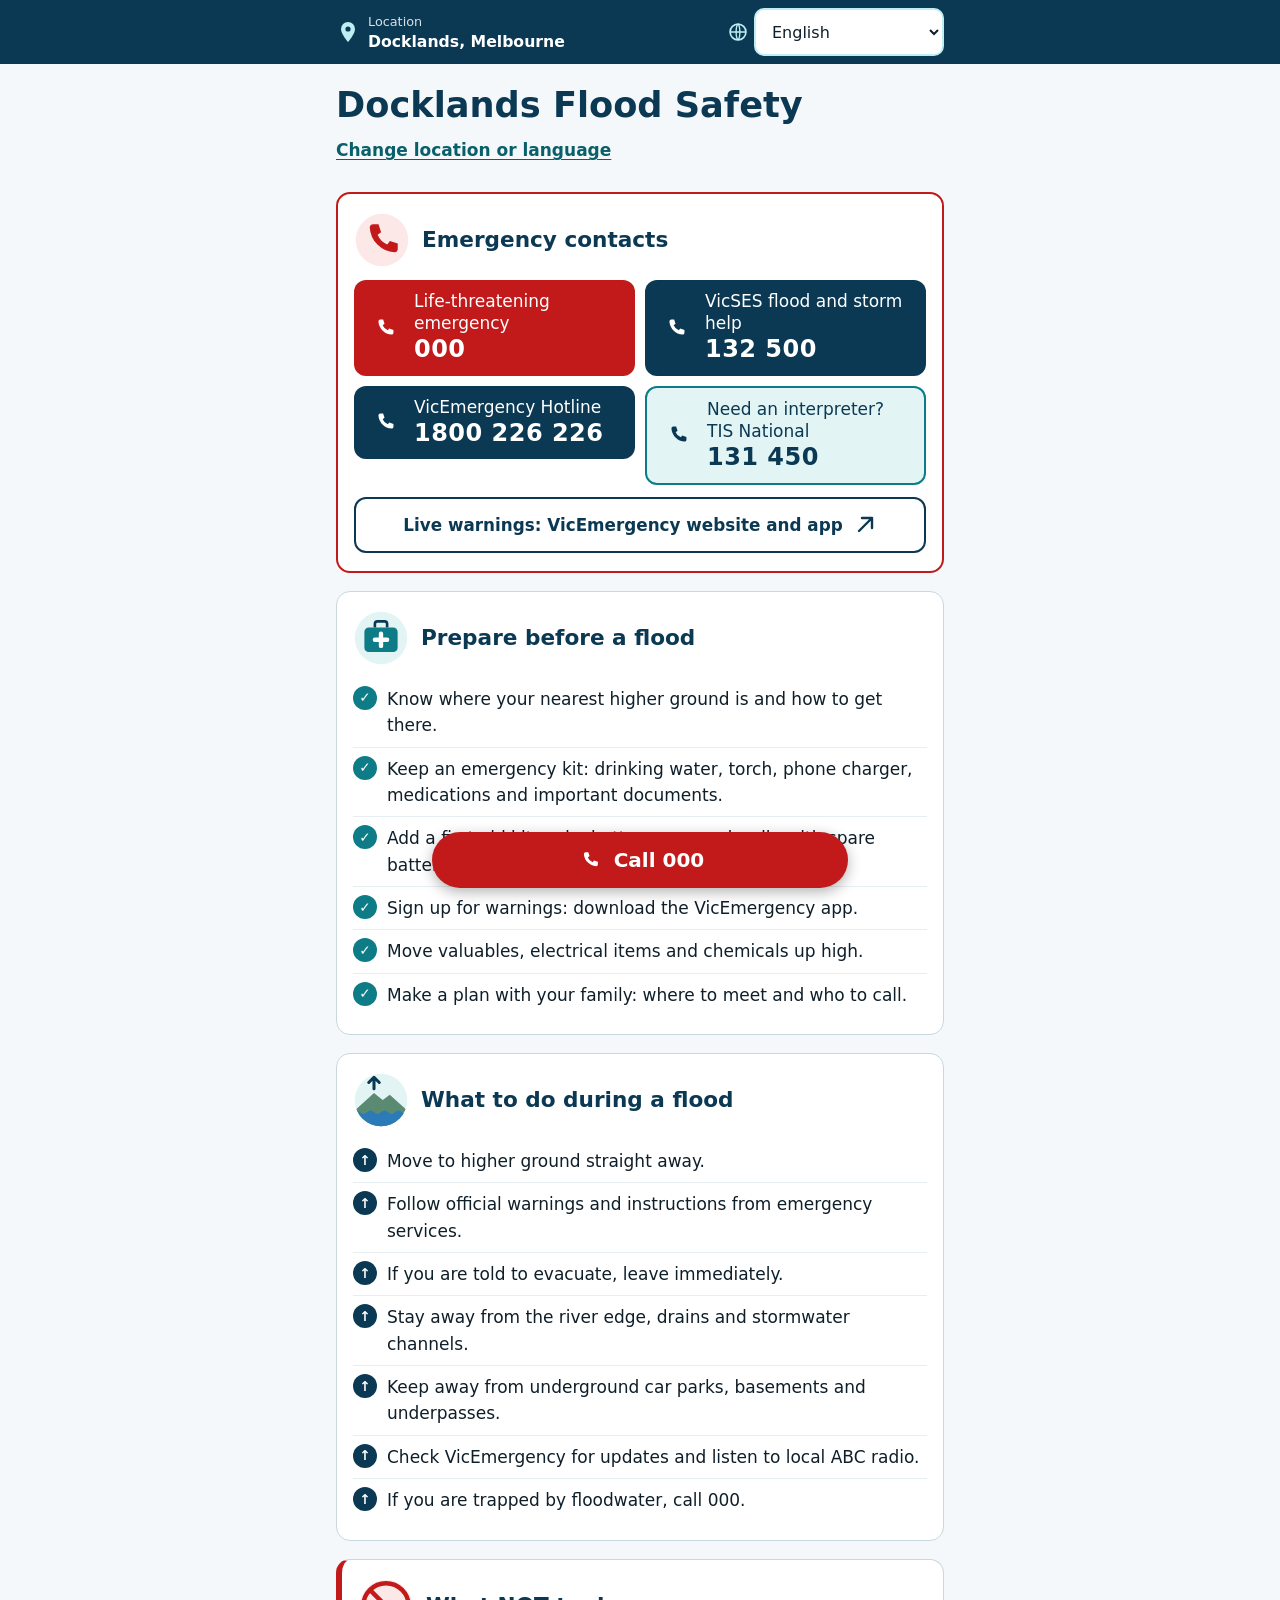
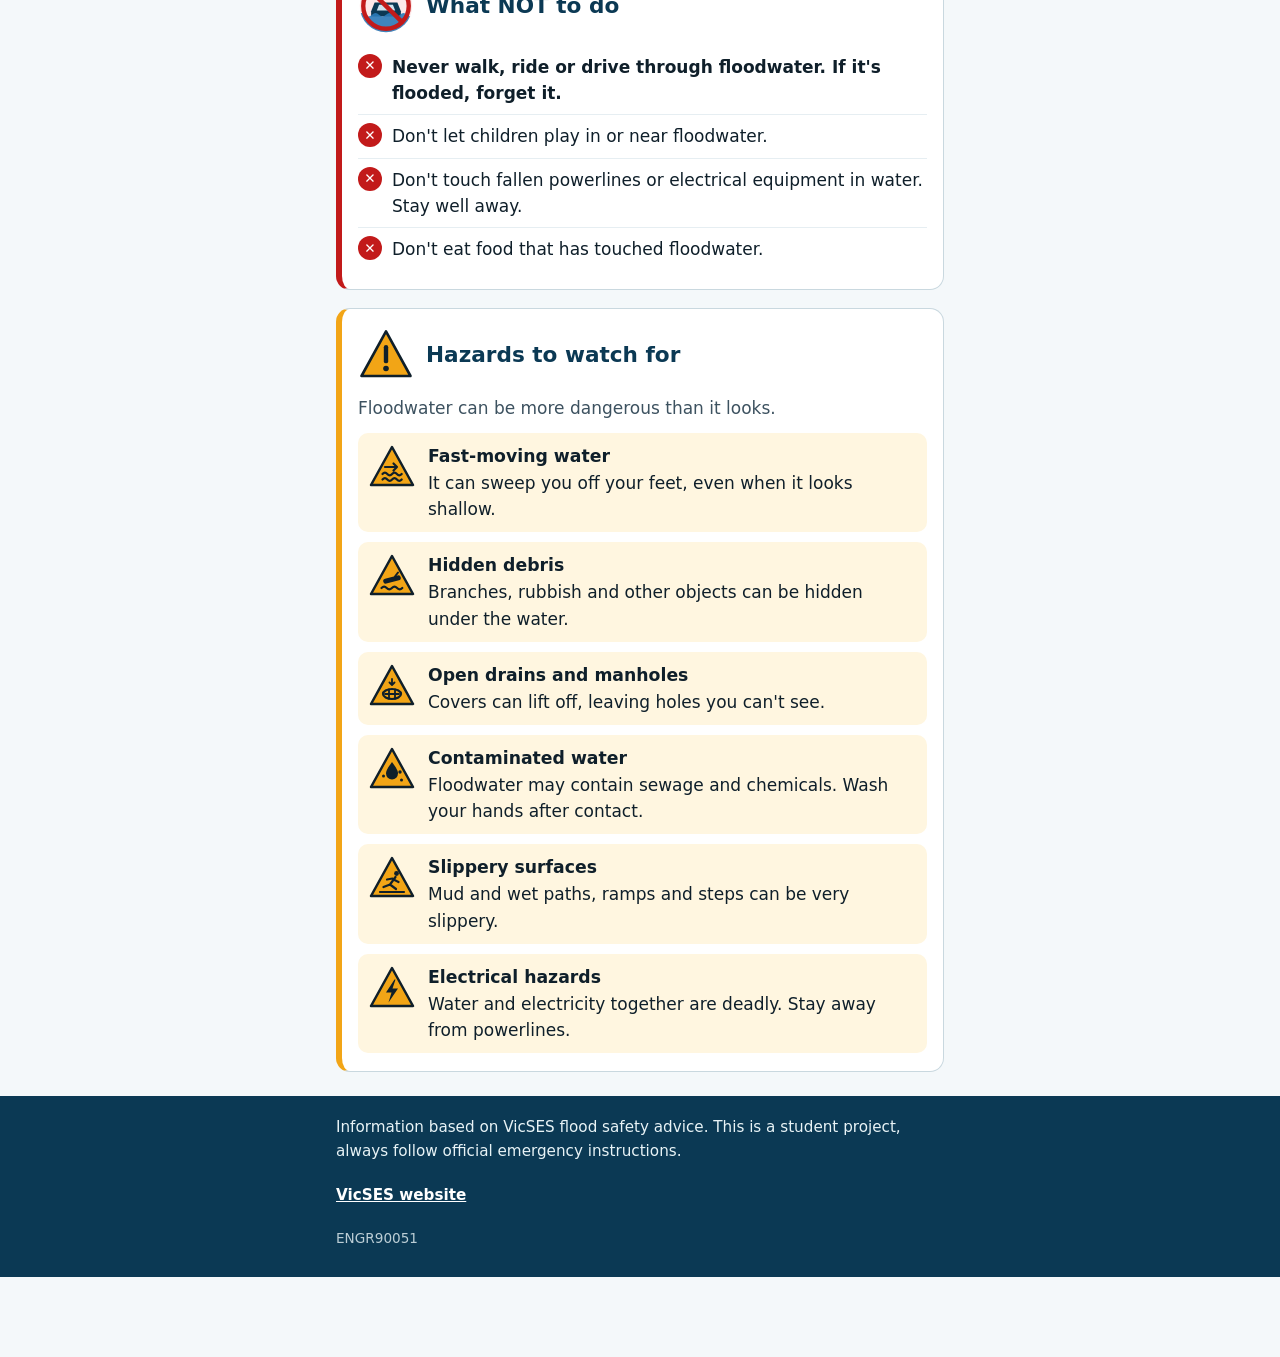
==== safety.html @ 14670890 "Add Docklands flood safety site Mobile-first static site for ENGR90051 flood risk posters: location " ====
<!doctype html>
<html lang="en" dir="ltr">
<head>
  <meta charset="utf-8">
  <meta name="viewport" content="width=device-width, initial-scale=1">
  <title>Docklands Flood Safety</title>
  <meta name="description" content="What to do before, during and after a flood in Docklands, Melbourne.">
  <meta name="theme-color" content="#0b3954">
  <link rel="icon" href="data:image/svg+xml,%3Csvg xmlns='http://www.w3.org/2000/svg' viewBox='0 0 32 32'%3E%3Crect width='32' height='32' rx='7' fill='%230e7c86'/%3E%3Cpath d='M3 20q3.25-3.5 6.5 0t6.5 0 6.5 0 6.5 0V29H3z' fill='%23bfeef2'/%3E%3C/svg%3E">
  <link rel="stylesheet" href="styles.css">
  <script src="translations.js" defer></script>
  <script src="script.js" defer></script>
</head>
<body data-page="safety" class="has-sticky-call">

  <!-- Shared icon shapes (drawn for this project) -->
  <svg class="sprite" aria-hidden="true" focusable="false">
    <symbol id="i-phone" viewBox="0 0 64 64"><path fill="currentColor" d="M22 14h6l3 9-4 3a20 20 0 0 0 11 11l3-4 9 3v6a4 4 0 0 1-4 4A30 30 0 0 1 18 18a4 4 0 0 1 4-4z"/></symbol>
    <symbol id="i-tri" viewBox="0 0 48 48"><path d="M24 4 45 42H3Z" fill="#f2a516" stroke="#0f1f2a" stroke-width="2.5" stroke-linejoin="round"/></symbol>
  </svg>

  <a class="skip" href="#main" data-i18n="skip">Skip to main content</a>

  <header class="topbar topbar--safety">
    <div class="wrap topbar__inner">
      <p class="where">
        <svg class="where__icon" viewBox="0 0 24 24" aria-hidden="true" focusable="false"><path fill="#bfeef2" d="M12 2a7 7 0 0 0-7 7c0 5 7 13 7 13s7-8 7-13a7 7 0 0 0-7-7z"/><circle cx="12" cy="9" r="2.6" fill="#0b3954"/></svg>
        <span class="where__text">
          <span class="where__label" data-i18n="locationLabel">Location</span>
          <strong id="loc-name">Docklands, Melbourne</strong>
        </span>
      </p>
      <div class="langswitch">
        <label for="lang-select" class="langswitch__label">
          <svg viewBox="0 0 24 24" width="20" height="20" aria-hidden="true" focusable="false"><circle cx="12" cy="12" r="9.5" fill="none" stroke="currentColor" stroke-width="2"/><path d="M2.5 12h19M12 2.5c3 3 3 16 0 19M12 2.5c-3 3-3 16 0 19" fill="none" stroke="currentColor" stroke-width="1.6"/></svg>
          <span class="visually-hidden" data-i18n="languageLabel">Language</span>
        </label>
        <select id="lang-select"></select>
      </div>
    </div>
  </header>

  <main id="main" class="wrap">
    <h1 data-i18n="appName">Docklands Flood Safety</h1>
    <a id="change-link" class="btn-link" href="index.html" data-i18n="changeLink">Change location or language</a>

    <!-- 1. Emergency contacts -->
    <section class="section section--emergency" aria-labelledby="h-emergency">
      <div class="section__head">
        <svg class="section__icon" viewBox="0 0 64 64" aria-hidden="true" focusable="false">
          <circle cx="32" cy="32" r="30" fill="#fde8e8"/>
          <use href="#i-phone" width="64" height="64" style="color:#c21a1a"/>
        </svg>
        <h2 id="h-emergency" data-i18n="emergency.title">Emergency contacts</h2>
      </div>
      <ul class="calls">
        <li>
          <a class="call call--red" href="tel:000">
            <svg class="call__icon" aria-hidden="true" focusable="false"><use href="#i-phone"/></svg>
            <span class="call__text"><span data-i18n="emergency.lifeThreat">Life-threatening emergency</span><span class="call__num" dir="ltr">000</span></span>
          </a>
        </li>
        <li>
          <a class="call" href="tel:132500">
            <svg class="call__icon" aria-hidden="true" focusable="false"><use href="#i-phone"/></svg>
            <span class="call__text"><span data-i18n="emergency.ses">VicSES flood and storm help</span><span class="call__num" dir="ltr">132 500</span></span>
          </a>
        </li>
        <li>
          <a class="call" href="tel:1800226226">
            <svg class="call__icon" aria-hidden="true" focusable="false"><use href="#i-phone"/></svg>
            <span class="call__text"><span data-i18n="emergency.hotline">VicEmergency Hotline</span><span class="call__num" dir="ltr">1800 226 226</span></span>
          </a>
        </li>
        <li>
          <!-- TODO: confirm TIS National (131 450) is still the interpreter number VicEmergency lists -->
          <a class="call call--light" href="tel:131450">
            <svg class="call__icon" aria-hidden="true" focusable="false"><use href="#i-phone"/></svg>
            <span class="call__text"><span data-i18n="emergency.interpreter">Need an interpreter? TIS National</span><span class="call__num" dir="ltr">131 450</span></span>
          </a>
        </li>
      </ul>
      <a class="btn btn--outline" href="https://emergency.vic.gov.au/">
        <span data-i18n="emergency.warnings">Live warnings: VicEmergency website and app</span>
        <svg class="btn__arrow" viewBox="0 0 24 24" aria-hidden="true" focusable="false"><path d="M9 5h10v10M19 5 6 18" fill="none" stroke="currentColor" stroke-width="2.4" stroke-linecap="round" stroke-linejoin="round"/></svg>
      </a>
    </section>

    <!-- 2. Prepare -->
    <section class="section" aria-labelledby="h-prepare">
      <div class="section__head">
        <svg class="section__icon" viewBox="0 0 64 64" aria-hidden="true" focusable="false">
          <circle cx="32" cy="32" r="30" fill="#e3f4f5"/>
          <path d="M25 20v-4a3 3 0 0 1 3-3h8a3 3 0 0 1 3 3v4" fill="none" stroke="#0b3954" stroke-width="3"/>
          <rect x="13" y="20" width="38" height="28" rx="5" fill="#0e7c86"/>
          <path d="M32 27v14M25 34h14" stroke="#fff" stroke-width="5" stroke-linecap="round"/>
        </svg>
        <h2 id="h-prepare" data-i18n="prepare.title">Prepare before a flood</h2>
      </div>
      <ul class="bullets bullets--check" data-i18n-list="prepare.items"></ul>
    </section>

    <!-- 3. During -->
    <section class="section" aria-labelledby="h-during">
      <div class="section__head">
        <svg class="section__icon" viewBox="0 0 64 64" aria-hidden="true" focusable="false">
          <clipPath id="clip-during"><circle cx="32" cy="32" r="30"/></clipPath>
          <circle cx="32" cy="32" r="30" fill="#e3f4f5"/>
          <g clip-path="url(#clip-during)">
            <path d="M2 44 24 24l10 8 8-6 20 18v20H2z" fill="#5b8a72"/>
            <path d="M0 46q4-4 8 0t8 0 8 0 8 0 8 0 8 0 8 0 8 0V64H0z" fill="#2b7bb9"/>
          </g>
          <path d="M24 19V6m-6 6 6-6 6 6" fill="none" stroke="#0b3954" stroke-width="3.5" stroke-linecap="round" stroke-linejoin="round"/>
        </svg>
        <h2 id="h-during" data-i18n="during.title">What to do during a flood</h2>
      </div>
      <ul class="bullets bullets--arrow" data-i18n-list="during.items"></ul>
    </section>

    <!-- 4. What NOT to do -->
    <section class="section section--dont" aria-labelledby="h-dont">
      <div class="section__head">
        <svg class="section__icon" viewBox="0 0 64 64" aria-hidden="true" focusable="false">
          <clipPath id="clip-dont"><circle cx="32" cy="32" r="30"/></clipPath>
          <circle cx="32" cy="32" r="30" fill="#fde8e8"/>
          <g clip-path="url(#clip-dont)">
            <path d="M15 38l4-10h26l4 10v6H15z" fill="#0b3954"/>
            <path d="M21.5 37l2.6-6.5h15.8l2.6 6.5z" fill="#cfe3ee"/>
            <path d="M0 42q4-4 8 0t8 0 8 0 8 0 8 0 8 0 8 0 8 0V64H0z" fill="#2b7bb9" opacity=".9"/>
          </g>
          <circle cx="32" cy="32" r="26" fill="none" stroke="#c21a1a" stroke-width="5"/>
          <path d="M13.6 13.6 50.4 50.4" stroke="#c21a1a" stroke-width="5"/>
        </svg>
        <h2 id="h-dont" data-i18n="dont.title">What NOT to do</h2>
      </div>
      <ul class="bullets bullets--cross" data-i18n-list="dont.items"></ul>
    </section>

    <!-- 5. Hazards -->
    <section class="section section--hazards" aria-labelledby="h-hazards">
      <div class="section__head">
        <svg class="section__icon" viewBox="0 0 64 64" aria-hidden="true" focusable="false">
          <path d="M32 5 60 56H4Z" fill="#f2a516" stroke="#0f1f2a" stroke-width="3" stroke-linejoin="round"/>
          <path d="M32 23v16" stroke="#0f1f2a" stroke-width="5" stroke-linecap="round"/>
          <circle cx="32" cy="47.5" r="3.2" fill="#0f1f2a"/>
        </svg>
        <h2 id="h-hazards" data-i18n="hazards.title">Hazards to watch for</h2>
      </div>
      <p class="section__intro" data-i18n="hazards.intro">Floodwater can be more dangerous than it looks.</p>
      <ul class="hazards">
        <li class="hazard">
          <svg class="hazard__icon" viewBox="0 0 48 48" aria-hidden="true" focusable="false">
            <use href="#i-tri" width="48" height="48"/>
            <path d="M17 24h12m-3.5-3.5L29 24l-3.5 3.5M14.5 31q2.4-2.6 4.8 0t4.8 0 4.8 0 4.8 0M14.5 36.5q2.4-2.6 4.8 0t4.8 0 4.8 0 4.8 0" fill="none" stroke="#0f1f2a" stroke-width="2.2" stroke-linecap="round" stroke-linejoin="round"/>
          </svg>
          <div><strong data-i18n="hazards.fast.t">Fast-moving water</strong><span data-i18n="hazards.fast.d"></span></div>
        </li>
        <li class="hazard">
          <svg class="hazard__icon" viewBox="0 0 48 48" aria-hidden="true" focusable="false">
            <use href="#i-tri" width="48" height="48"/>
            <rect x="15" y="25" width="18" height="5" rx="2.5" transform="rotate(-15 24 27.5)" fill="#0f1f2a"/>
            <path d="M27 24.5l3-4" stroke="#0f1f2a" stroke-width="2" stroke-linecap="round"/>
            <path d="M13.5 36q2.6-2.6 5.2 0t5.2 0 5.2 0 5.2 0" fill="none" stroke="#0f1f2a" stroke-width="2.2" stroke-linecap="round"/>
          </svg>
          <div><strong data-i18n="hazards.debris.t">Hidden debris</strong><span data-i18n="hazards.debris.d"></span></div>
        </li>
        <li class="hazard">
          <svg class="hazard__icon" viewBox="0 0 48 48" aria-hidden="true" focusable="false">
            <use href="#i-tri" width="48" height="48"/>
            <ellipse cx="24" cy="32" rx="9" ry="5" fill="none" stroke="#0f1f2a" stroke-width="2.2"/>
            <path d="M17 32h14M21 27.5v9M27 27.5v9M24 17v6m-2.5-2.5L24 23l2.5-2.5" fill="none" stroke="#0f1f2a" stroke-width="1.8" stroke-linecap="round" stroke-linejoin="round"/>
          </svg>
          <div><strong data-i18n="hazards.drains.t">Open drains and manholes</strong><span data-i18n="hazards.drains.d"></span></div>
        </li>
        <li class="hazard">
          <svg class="hazard__icon" viewBox="0 0 48 48" aria-hidden="true" focusable="false">
            <use href="#i-tri" width="48" height="48"/>
            <path d="M24 17c-4 5.5-6 8.5-6 11.5a6 6 0 0 0 12 0c0-3-2-6-6-11.5z" fill="#0f1f2a"/>
            <circle cx="32" cy="27" r="1.7" fill="#0f1f2a"/><circle cx="15.5" cy="31" r="1.5" fill="#0f1f2a"/><circle cx="33.5" cy="35" r="1.5" fill="#0f1f2a"/>
          </svg>
          <div><strong data-i18n="hazards.contaminated.t">Contaminated water</strong><span data-i18n="hazards.contaminated.d"></span></div>
        </li>
        <li class="hazard">
          <svg class="hazard__icon" viewBox="0 0 48 48" aria-hidden="true" focusable="false">
            <use href="#i-tri" width="48" height="48"/>
            <circle cx="28.5" cy="19.5" r="2.4" fill="#0f1f2a"/>
            <path d="M27.5 23 22 30.5M25.5 25.5l5 2.5M24.5 24.5l-5.5 1M22 30.5l6 4.5M22 30.5l-6.5 2.5M12 38h24" fill="none" stroke="#0f1f2a" stroke-width="2.2" stroke-linecap="round" stroke-linejoin="round"/>
          </svg>
          <div><strong data-i18n="hazards.slippery.t">Slippery surfaces</strong><span data-i18n="hazards.slippery.d"></span></div>
        </li>
        <li class="hazard">
          <svg class="hazard__icon" viewBox="0 0 48 48" aria-hidden="true" focusable="false">
            <use href="#i-tri" width="48" height="48"/>
            <path d="M26.5 15.5 18 28.5h5.5l-3 10 9.5-14h-5.5l3-9z" fill="#0f1f2a"/>
          </svg>
          <div><strong data-i18n="hazards.electrical.t">Electrical hazards</strong><span data-i18n="hazards.electrical.d"></span></div>
        </li>
      </ul>
    </section>
  </main>

  <footer class="footer">
    <div class="wrap">
      <p data-i18n="footer.text">Information based on VicSES flood safety advice. This is a student project, always follow official emergency instructions.</p>
      <p><a href="https://www.ses.vic.gov.au/" data-i18n="footer.link">VicSES website</a></p>
      <p class="footer__small">ENGR90051</p>
    </div>
  </footer>

  <!-- Sticky call button -->
  <a class="sticky-call" href="tel:000">
    <svg class="sticky-call__icon" aria-hidden="true" focusable="false"><use href="#i-phone"/></svg>
    <span data-i18n="call000">Call 000</span>
  </a>
</body>
</html>
---- styles.css ----
/* Docklands Flood Safety — mobile-first styles.
   Logical properties (inline-start/end) are used so Arabic (RTL) flips automatically. */

:root {
  --navy: #0b3954;
  --teal: #0e7c86;
  --teal-dark: #09606a;
  --teal-light: #e3f4f5;
  --ink: #0f1f2a;
  --muted: #3d5260;
  --bg: #f4f8fa;
  --card: #fff;
  --line: #c9d8df;
  --amber: #f2a516;
  --amber-bg: #fff6e0;
  --red: #c21a1a;
  --red-dark: #9b1212;
  --red-bg: #fde8e8;
  --radius: 14px;
  --tap: 48px;
}

*, *::before, *::after { box-sizing: border-box; }

html { -webkit-text-size-adjust: 100%; }

body {
  margin: 0;
  font-family: system-ui, -apple-system, "Segoe UI", Roboto, "Noto Sans", "PingFang SC",
    "Microsoft YaHei", "Noto Sans SC", "Noto Sans Devanagari", "Noto Naskh Arabic", Tahoma, sans-serif;
  font-size: 1.0625rem;
  line-height: 1.55;
  color: var(--ink);
  background: var(--bg);
}

.wrap { max-width: 40rem; margin: 0 auto; padding-inline: 16px; }

h1, h2 { line-height: 1.2; margin: 0; }
h1 { font-size: 1.85rem; color: var(--navy); margin-top: 1.25rem; }
h2 { font-size: 1.35rem; color: var(--navy); }

a { color: var(--teal-dark); }

:focus-visible { outline: 3px solid var(--amber); outline-offset: 2px; }

.visually-hidden {
  position: absolute !important; width: 1px; height: 1px; overflow: hidden;
  clip: rect(0 0 0 0); white-space: nowrap;
}

.sprite { position: absolute; width: 0; height: 0; overflow: hidden; }

.skip {
  position: absolute; inset-inline-start: 8px; top: -60px; z-index: 20;
  background: var(--navy); color: #fff; padding: 12px 16px; border-radius: 8px;
}
.skip:focus { top: 8px; }

/* ---------- top bar ---------- */
.topbar { background: var(--navy); color: #fff; }
.topbar__inner { display: flex; align-items: center; gap: 10px; min-height: 60px; padding-block: 8px; }
.logo { flex: none; }
.brand { font-weight: 700; font-size: 1.05rem; }

.emergency-strip {
  display: flex; align-items: center; justify-content: center; gap: 8px;
  min-height: var(--tap); padding: 8px 16px;
  background: var(--red); color: #fff; font-weight: 700; text-decoration: none;
}
.emergency-strip__icon { width: 24px; height: 24px; flex: none; }

/* Safety page header: location + language */
.topbar--safety .topbar__inner { justify-content: space-between; flex-wrap: wrap; }
.where { display: flex; align-items: center; gap: 8px; margin: 0; min-width: 0; flex: 1 1 12rem; }
.where__icon { width: 24px; height: 24px; flex: none; }
.where__text { display: flex; flex-direction: column; min-width: 0; }
.where__label { font-size: .8rem; opacity: .85; }
.where strong { font-size: .98rem; line-height: 1.3; }

.langswitch { display: flex; align-items: center; gap: 6px; }
.langswitch__label { display: flex; color: #bfeef2; }
.langswitch select {
  min-height: var(--tap); padding: 8px 12px; font: inherit; font-size: 1rem;
  border: 2px solid #bfeef2; border-radius: 10px; background: var(--card); color: var(--ink);
}

/* ---------- common blocks ---------- */
.lead { font-size: 1.15rem; color: var(--muted); margin: .4rem 0 1.25rem; }

.card {
  background: var(--card); border: 1px solid var(--line); border-radius: var(--radius);
  padding: 18px 16px; margin-bottom: 18px;
}
.card__title { display: flex; align-items: center; gap: 10px; margin-bottom: 12px; }
.card__icon { width: 30px; height: 30px; flex: none; }

.scanned { font-size: 1.1rem; margin: 0 0 8px; }
.scanned strong { display: block; font-size: 1.25rem; color: var(--navy); }

.note {
  background: var(--amber-bg); border-inline-start: 5px solid var(--amber);
  padding: 10px 12px; border-radius: 8px; margin: 10px 0;
}

.fieldset { border: 0; padding: 0; margin: 0; min-width: 0; }
.fieldset legend { padding: 0; width: 100%; }
.hint { color: var(--muted); margin-bottom: 10px; }

.options { display: grid; gap: 10px; }
.options--grid { grid-template-columns: repeat(auto-fit, minmax(10rem, 1fr)); }

.option {
  display: flex; align-items: center; gap: 12px;
  min-height: 56px; padding: 10px 14px;
  border: 2px solid var(--line); border-radius: 12px; background: var(--card);
  cursor: pointer; font-size: 1.1rem; font-weight: 600;
}
.option input { width: 22px; height: 22px; margin: 0; flex: none; accent-color: var(--teal); }
.option:has(input:checked) { border-color: var(--teal); background: var(--teal-light); box-shadow: 0 0 0 1px var(--teal); }
.option:has(input:focus-visible) { outline: 3px solid var(--amber); outline-offset: 2px; }
.option__text { min-width: 0; overflow-wrap: break-word; }

.btn {
  display: flex; align-items: center; justify-content: center; gap: 10px;
  min-height: 56px; padding: 12px 20px; border-radius: 12px;
  font-size: 1.2rem; font-weight: 700; text-decoration: none; text-align: center;
}
.btn--primary { background: var(--teal); color: #fff; margin: 8px 0 40px; }
.btn--primary:hover { background: var(--teal-dark); }
.btn--outline { border: 2px solid var(--navy); color: var(--navy); background: var(--card); font-size: 1.05rem; margin-top: 12px; }
.btn__arrow { width: 24px; height: 24px; flex: none; }
[dir="rtl"] .btn__arrow { transform: scaleX(-1); }

.btn-link {
  display: inline-flex; align-items: center; min-height: var(--tap);
  padding: 0; border: 0; background: none; font: inherit; font-weight: 600;
  color: var(--teal-dark); text-decoration: underline; text-underline-offset: 3px; cursor: pointer;
}

/* ---------- safety sections ---------- */
.section {
  background: var(--card); border: 1px solid var(--line); border-radius: var(--radius);
  padding: 18px 16px; margin: 18px 0;
}
.section__head { display: flex; align-items: center; gap: 12px; margin-bottom: 12px; }
.section__icon { width: 56px; height: 56px; flex: none; }
.section__intro { margin: 0 0 12px; color: var(--muted); }

.section--emergency { border: 2px solid var(--red); }
.section--dont { border-inline-start: 6px solid var(--red); }
.section--hazards { border-inline-start: 6px solid var(--amber); }

.bullets { list-style: none; margin: 0; padding: 0; }
.bullets li {
  position: relative; padding-block: 8px; padding-inline-start: 34px;
  border-top: 1px solid #e6eef2;
}
.bullets li:first-child { border-top: 0; }
.bullets li::before {
  position: absolute; inset-inline-start: 0; top: 8px;
  width: 24px; height: 24px; border-radius: 50%;
  display: grid; place-items: center; font-size: .85rem; font-weight: 800; color: #fff;
}
.bullets--check li::before { content: "✓"; background: var(--teal); }
.bullets--arrow li::before { content: "↑"; background: var(--navy); }
.bullets--cross li::before { content: "✕"; background: var(--red); }
.bullets--cross li:first-child { font-weight: 700; }

.calls { list-style: none; margin: 0; padding: 0; display: grid; gap: 10px; }
.call {
  display: flex; align-items: center; gap: 14px; min-height: 64px;
  padding: 10px 16px; border-radius: 12px; text-decoration: none;
  background: var(--navy); color: #fff;
}
.call--red { background: var(--red); }
.call--light { background: var(--teal-light); color: var(--navy); border: 2px solid var(--teal); }
.call__icon { width: 30px; height: 30px; flex: none; }
.call__text { display: flex; flex-direction: column; line-height: 1.3; }
.call__num { font-size: 1.5rem; font-weight: 800; letter-spacing: .02em; }
[dir="rtl"] .call__num { text-align: right; }

.hazards { list-style: none; margin: 0; padding: 0; display: grid; gap: 10px; }
.hazard {
  display: flex; align-items: flex-start; gap: 12px; padding: 10px;
  background: var(--amber-bg); border-radius: 10px;
}
.hazard__icon { width: 48px; height: 48px; flex: none; }
.hazard strong { display: block; font-size: 1.08rem; }

/* ---------- footer + sticky call ---------- */
.footer { background: var(--navy); color: #e8f3f6; padding: 20px 0; font-size: .95rem; margin-top: 24px; }
.footer p { margin: 0 0 8px; }
.footer a { color: #fff; font-weight: 700; display: inline-flex; align-items: center; min-height: var(--tap); }
.footer__small { opacity: .8; font-size: .85rem; }

.has-sticky-call { padding-bottom: calc(80px + env(safe-area-inset-bottom, 0px)); }

.sticky-call {
  position: fixed; inset-inline: 12px; bottom: calc(12px + env(safe-area-inset-bottom, 0px)); z-index: 10;
  display: flex; align-items: center; justify-content: center; gap: 10px;
  min-height: 56px; max-width: 26rem; margin-inline: auto;
  background: var(--red); color: #fff; border-radius: 999px;
  font-size: 1.25rem; font-weight: 800; text-decoration: none;
  box-shadow: 0 4px 14px rgba(0, 0, 0, .3);
}
.sticky-call:hover, .call--red:hover { background: var(--red-dark); }
.sticky-call__icon { width: 28px; height: 28px; }

@media (min-width: 40rem) {
  h1 { font-size: 2.2rem; }
  .calls { grid-template-columns: 1fr 1fr; }
}

@media (prefers-reduced-motion: no-preference) {
  html { scroll-behavior: smooth; }
}
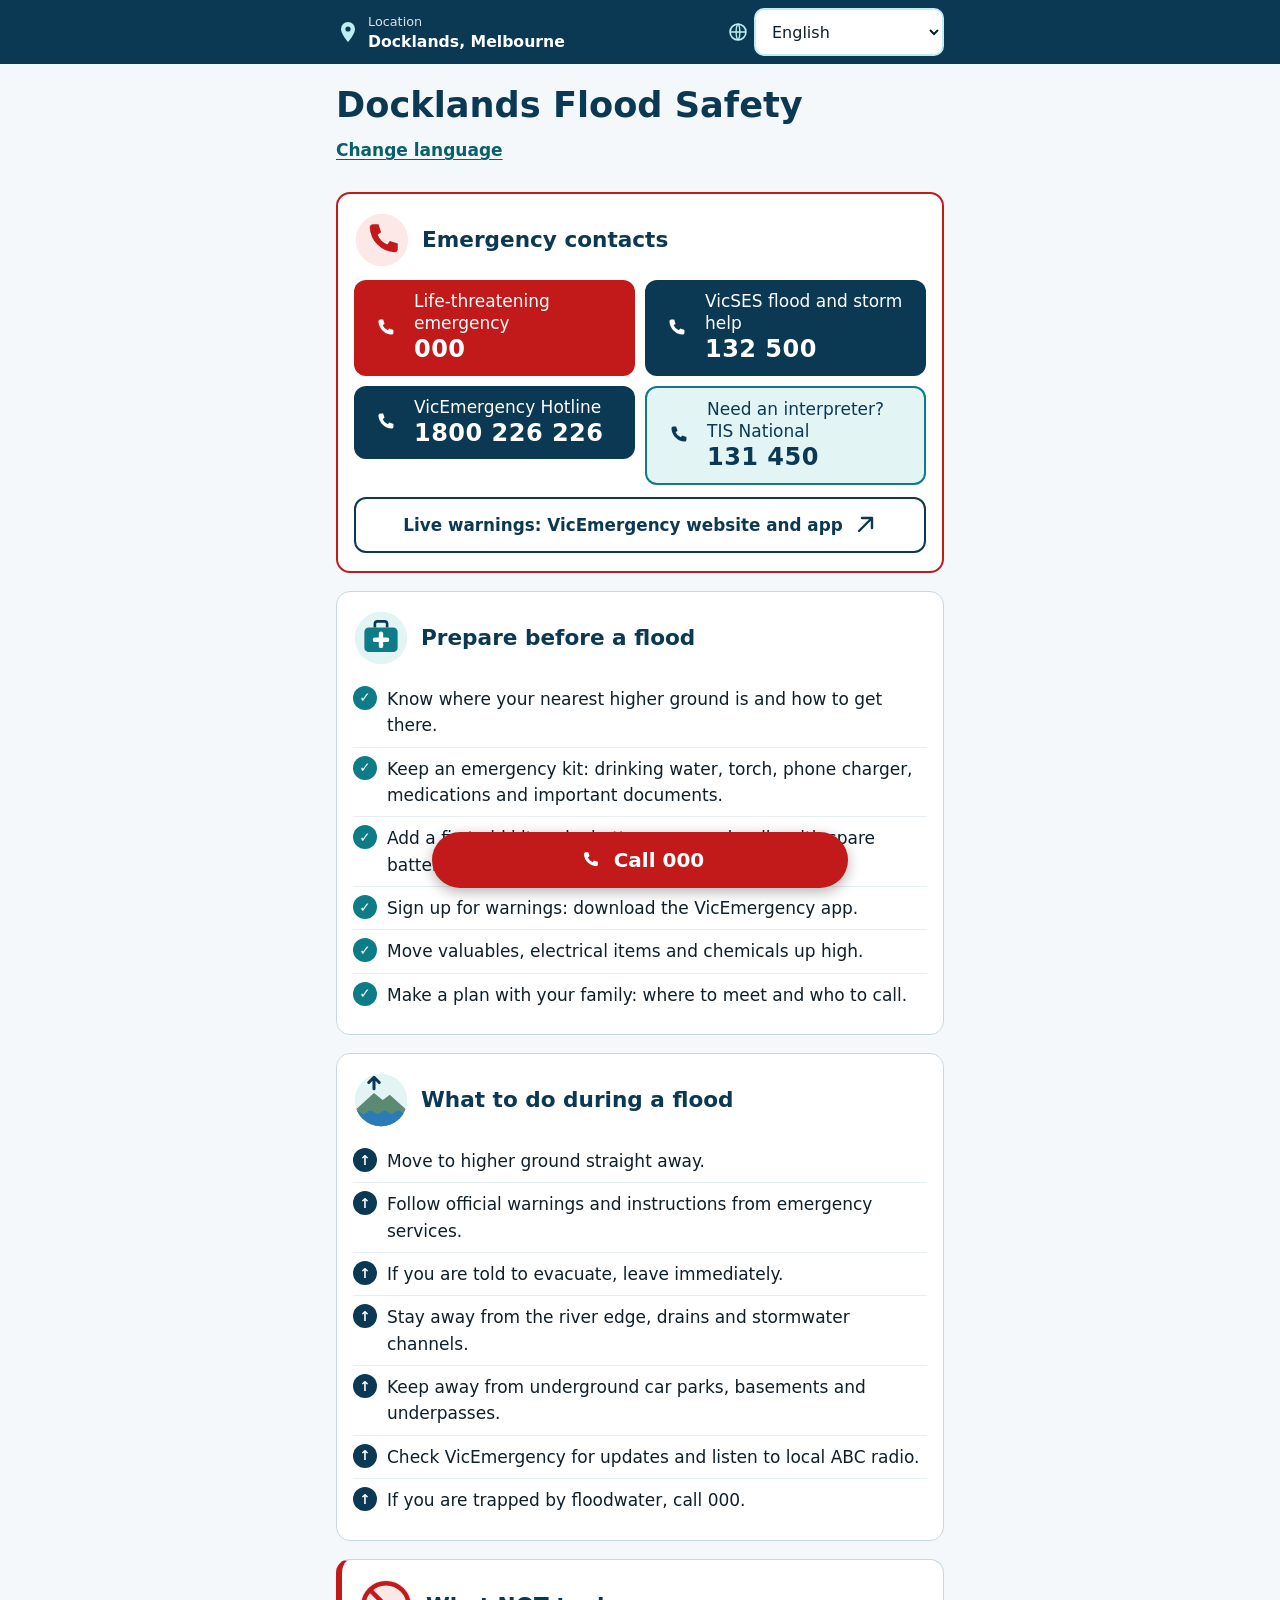
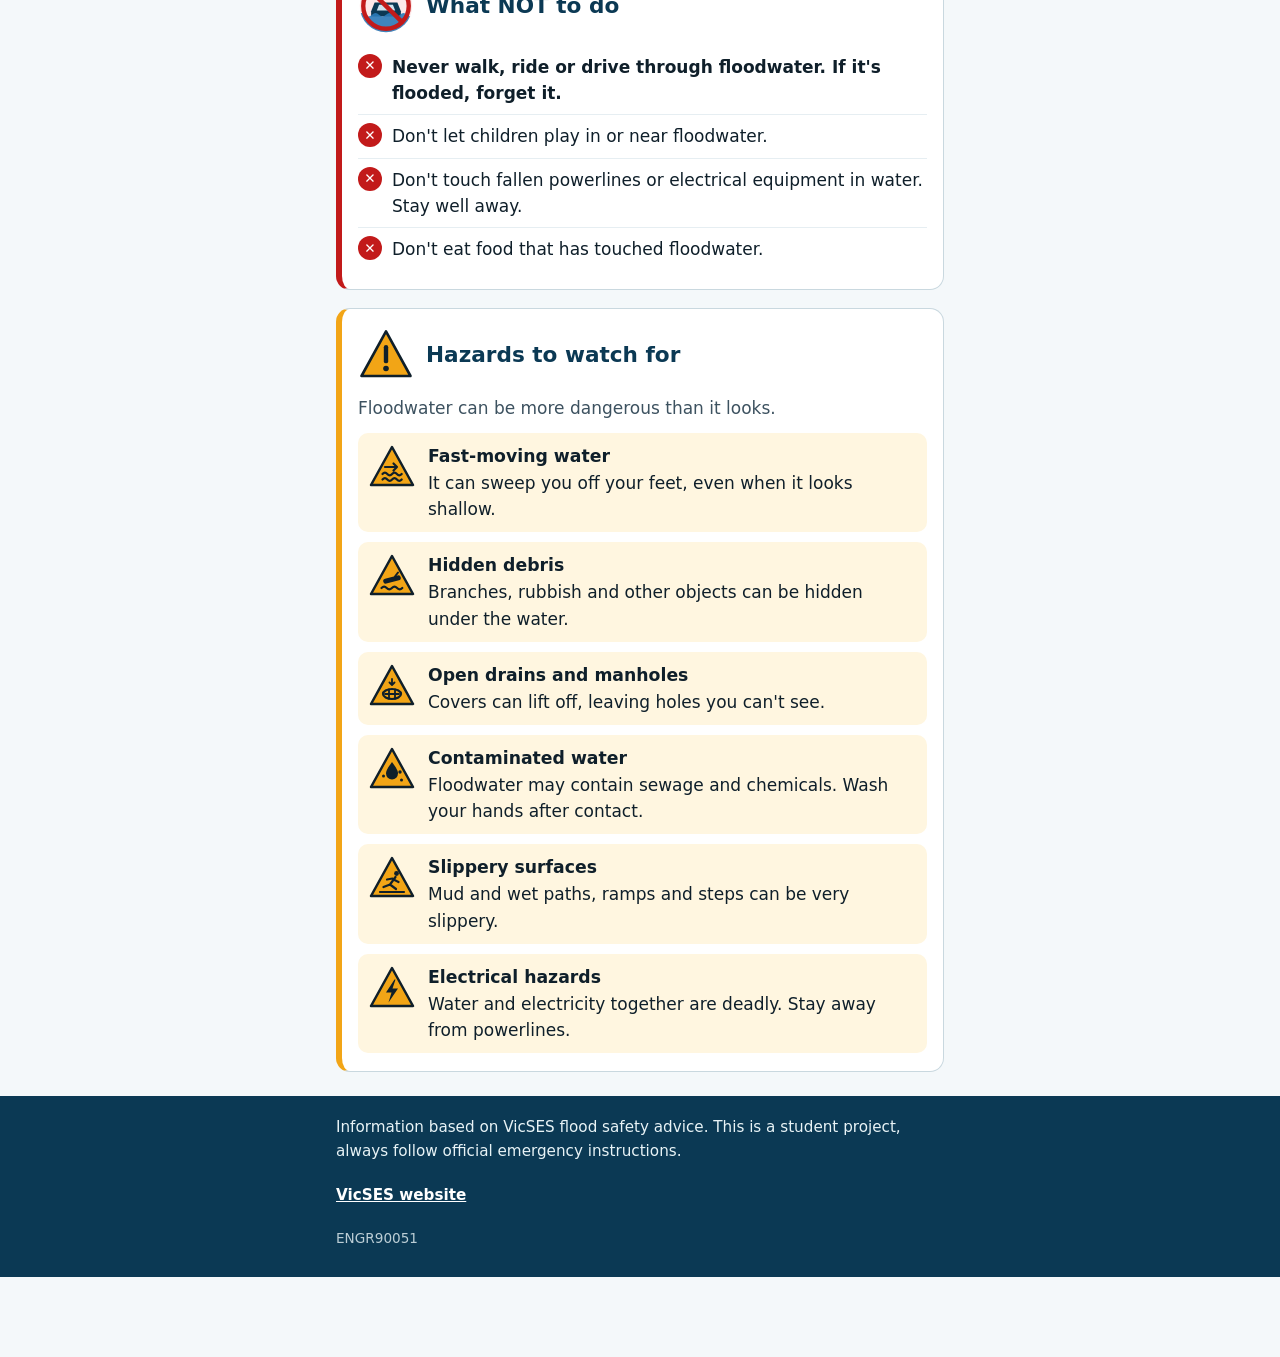
==== commit ad202d7f: "Detect location automatically and add flood risk meter Replace the location picker with phone geoloc" ====
--- a/safety.html
+++ b/safety.html
@@ -42,7 +42,7 @@
 
   <main id="main" class="wrap">
     <h1 data-i18n="appName">Docklands Flood Safety</h1>
-    <a id="change-link" class="btn-link" href="index.html" data-i18n="changeLink">Change location or language</a>
+    <a id="change-link" class="btn-link" href="index.html" data-i18n="changeLink">Change language</a>
 
     <!-- 1. Emergency contacts -->
     <section class="section section--emergency" aria-labelledby="h-emergency">
--- a/styles.css
+++ b/styles.css
@@ -95,8 +95,48 @@
 .card__title { display: flex; align-items: center; gap: 10px; margin-bottom: 12px; }
 .card__icon { width: 30px; height: 30px; flex: none; }
 
-.scanned { font-size: 1.1rem; margin: 0 0 8px; }
-.scanned strong { display: block; font-size: 1.25rem; color: var(--navy); }
+.here { font-size: 1.1rem; margin: 0 0 8px; }
+.here strong { display: block; font-size: 1.25rem; color: var(--navy); }
+.privacy { margin: 8px 0 0; font-size: .9rem; color: var(--muted); }
+
+/* ---------- flood risk meter ---------- */
+:root {
+  --risk-low: #1e8e3e;
+  --risk-moderate: #f5c518;
+  --risk-high: #e0650f;
+  --risk-extreme: #d0182b;
+}
+.gauge { display: block; width: 100%; max-width: 22rem; margin: 0 auto 14px; }
+.gauge__seg--low { fill: var(--risk-low); }
+.gauge__seg--moderate { fill: var(--risk-moderate); }
+.gauge__seg--high { fill: var(--risk-high); }
+.gauge__seg--extreme { fill: var(--risk-extreme); }
+.gauge__text { fill: #fff; font-size: 11px; font-weight: 600; text-anchor: middle; text-transform: uppercase; }
+.gauge__text--dark { fill: var(--navy); }
+.gauge__lvl { font-size: 13px; font-weight: 800; }
+.gauge__needle { transform-box: view-box; transform-origin: 160px 165px; }
+@media (prefers-reduced-motion: no-preference) {
+  .gauge__needle { transition: transform .9s cubic-bezier(.3, 1.4, .5, 1); }
+}
+
+.risk-now {
+  display: flex; align-items: center; gap: 16px;
+  padding: 16px 20px; border-radius: 22px;
+  background: #eef2f4; border-inline-start: 8px solid var(--line);
+}
+.risk-now[data-level="low"] { background: #e6f4ea; border-color: var(--risk-low); }
+.risk-now[data-level="moderate"] { background: #fff7d6; border-color: var(--risk-moderate); }
+.risk-now[data-level="high"] { background: #fdeadf; border-color: var(--risk-high); }
+.risk-now[data-level="extreme"] { background: #fde2e4; border-color: var(--risk-extreme); }
+.risk-now__text { flex: 1 1 auto; min-width: 0; }
+.risk-now__label { margin: 0; font-weight: 800; text-transform: uppercase; letter-spacing: .02em; }
+.risk-now__level {
+  margin: 0; font-size: clamp(1.9rem, 9vw, 2.6rem); font-weight: 900; line-height: 1.1;
+  text-transform: uppercase; overflow-wrap: anywhere;
+}
+.risk-now__divider { align-self: stretch; width: 2px; background: var(--ink); margin-block: 6px; flex: none; }
+.risk-now__icon { width: 60px; height: 60px; flex: none; color: var(--ink); }
+.demo-note { margin: 10px 0 0; font-size: .85rem; color: var(--muted); font-style: italic; }
 
 .note {
   background: var(--amber-bg); border-inline-start: 5px solid var(--amber);
